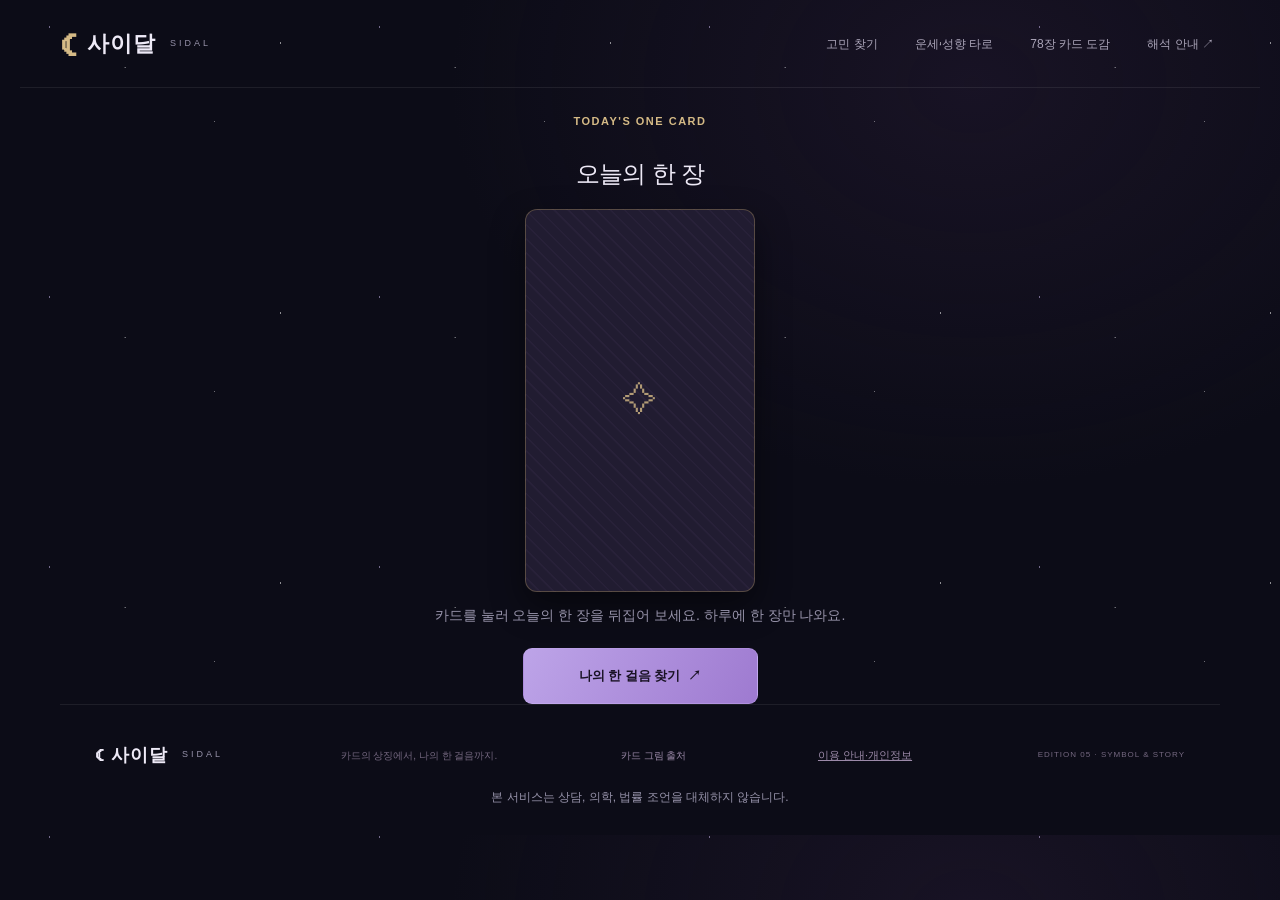
==== sidal/index.html @ 914904c7 "Public Sidal copy: remove the share-title option and its privacy sentence Co-Authored-By: Claude Hai" ====
<!doctype html>
<html lang="ko">
<head>
  <meta charset="utf-8">
  <meta name="viewport" content="width=device-width,initial-scale=1,viewport-fit=cover">
  <meta name="theme-color" content="#0c0c17">
  <title>사이달 Sidal — 카드의 상징에서, 나의 한 걸음까지</title>
  <meta name="description" content="210가지 고민을 전통 타로의 상징으로 읽어요. 상황별 리딩과 78장 카드 도감, 오늘 실행할 작은 한 걸음.">
  <meta property="og:type" content="website">
  <meta property="og:site_name" content="사이달 Sidal">
  <meta property="og:title" content="78장 중 내 마음이 고른 한 장은? — 사이달">
  <meta property="og:description" content="고민 하나, 카드 한 장. 끌리는 한 장을 고르면 지금 필요한 작은 한 걸음이 보여요. 생년월일·MBTI 타로도 무료로 만나 보세요.">
  <meta property="og:locale" content="ko_KR">
  <meta property="og:url" content="__SITE_URL__/">
  <meta property="og:image" content="__SITE_URL__/og-image.png">
  <meta property="og:image:width" content="1200">
  <meta property="og:image:height" content="630">
  <meta property="og:image:type" content="image/png">
  <meta property="og:image:alt" content="밤하늘 위의 금빛 초승달과 별">
  <meta name="twitter:card" content="summary_large_image">
  <meta name="twitter:title" content="78장 중 내 마음이 고른 한 장은? — 사이달">
  <meta name="twitter:description" content="고민 하나, 카드 한 장. 끌리는 한 장을 고르면 지금 필요한 작은 한 걸음이 보여요. 생년월일·MBTI 타로도 무료로 만나 보세요.">
  <meta name="twitter:image" content="__SITE_URL__/og-image.png">
  <meta name="apple-mobile-web-app-capable" content="yes">
  <meta name="mobile-web-app-capable" content="yes">
  <meta name="apple-mobile-web-app-title" content="사이달">
  <link rel="canonical" href="__SITE_URL__/">
  <meta name="sidal:kakao-key" content="__KAKAO_JS_KEY__">
  <meta name="sidal:portone-code" content="__PORTONE_IMP_CODE__">
  <meta name="sidal:portone-pg-kakao" content="__PORTONE_PG_KAKAO__">
  <meta name="sidal:portone-pg-toss" content="__PORTONE_PG_TOSS__">
  <meta name="sidal:portone-pg-card" content="__PORTONE_PG_CARD__">
  <meta name="sidal:verify-path" content="__PAYMENT_VERIFY_PATH__">
  <link rel="icon" href="favicon.svg" type="image/svg+xml">
  <link rel="icon" href="icons/icon-192.png" sizes="192x192" type="image/png">
  <link rel="apple-touch-icon" href="icons/apple-touch-icon.png">
  <link rel="manifest" href="manifest.json">
  <link rel="stylesheet" href="style.css">
</head>
<body>
<noscript><p style="margin:0;padding:16px;text-align:center;background:#1b182a;color:#eeeaf7">사이달은 JavaScript가 켜져 있어야 사용할 수 있어요.</p></noscript>
<div class="stars" aria-hidden="true"></div>
<dialog id="checkerModal" class="checker-modal"><button class="modal-close" id="checkerClose" aria-label="점검창 닫기">×</button><div class="eyebrow">BEFORE YOU SEND</div><h2>보내기 전 30초 점검</h2>
  <p class="fine">보내려는 문장을 붙여넣으면, 사실과 분명함을 먼저 보는 사람과 말투와 마음을 먼저 보는 사람에게 어떻게 읽힐 수 있는지 알려 드려요. 문장은 이 기기 안에서만 계산하고 저장하거나 보내지 않아요.</p>
  <label for="checkerInput">보낼 문장</label>
  <textarea id="checkerInput" maxlength="600" rows="5" placeholder="예: 어제 약속이 갑자기 취소돼서 서운했어. 다음엔 미리 말해줘."></textarea>
  <div class="actions"><button class="primary" id="checkerGo">30초 점검하기</button><button class="secondary" id="checkerClear">지우기</button></div>
  <div id="checkerResult" class="fortune-result" role="status"></div></dialog>
<header>
  <a class="brand" href="./"><span>☾</span> 사이달 <small>SIDAL</small></a>
  <nav><button id="exploreNav">고민 찾기</button><button id="fortuneNav">운세·성향 타로</button><button id="deckNav">78장 카드 도감</button><button id="about">해석 안내 ↗</button></nav>
</header>
<main>
<section id="home">
<section id="todayCard" class="today-card" aria-labelledby="todayTitle">
  <div class="eyebrow">TODAY'S ONE CARD</div>
  <h2 id="todayTitle">오늘의 한 장</h2>
  <button id="todayFlip" class="today-flip" aria-label="오늘의 한 장 뒤집기"><span id="todayBack" class="today-back" aria-hidden="true">✧</span><img id="todayImage" alt="" width="480" height="800" hidden></button>
  <p id="todayHint" role="status">카드를 눌러 오늘의 한 장을 뒤집어 보세요. 하루에 한 장만 나와요.</p>
  <div id="todayResult" class="today-result" hidden>
    <h3 id="todayName"></h3><div id="todayKeys" class="keyword-row"></div>
    <ol class="today-lines"><li id="todayLine1"></li><li id="todayLine2"></li><li id="todayLine3"></li></ol>
    <button id="todayPhoto" class="secondary">스토리용 포토카드 저장</button>
  </div>
</section>
  <button id="toIntro" class="primary hero-button today-next" style="display:flex;margin:20px auto 0;">나의 한 걸음 찾기 <span>↗</span></button>
</section>
<section id="intro" hidden>
  <button class="back" id="backToday">← 오늘의 한 장</button>
  <div class="hero">
    <div class="hero-copy">
      <div class="eyebrow"><span></span> A SYMBOL. A QUESTION. A SMALL STEP.</div>
      <h1>카드 속 이야기에서<br>나의 <em>한 걸음</em>을 찾다.</h1>
      <p>막연한 위로보다, 내 고민에 닿는 해석.<br>전통 타로의 그림과 상징을 따라<br>지금의 마음을 천천히 들여다보세요.</p>
      <button id="explore" class="primary hero-button">내 고민의 카드 만나기 <span>↗</span></button>
      <button id="fortuneHero" class="secondary hero-button">생년월일 타로·MBTI 성향 타로</button>
      <button id="checkerHero" class="secondary hero-button">보내기 전 30초 점검</button>
      <div class="hero-meta"><span>210가지 상황 리딩</span><i></i><span>78장 카드 도감</span><i></i><span>무료</span></div>
    </div>
    <div class="cosmos authentic-hero" aria-hidden="true">
      <div class="orbit o1"></div><div class="orbit o2"></div><div class="planet"></div>
      <div class="star s1">✦</div><div class="star s2">✧</div>
      <img class="hero-card left" src="assets/tarot/18_Moon.webp" alt="" width="480" height="800">
      <img class="hero-card right" src="assets/tarot/17_Star.webp" alt="" width="480" height="800">
      <img class="hero-card central" src="assets/tarot/09_Hermit.webp" alt="" width="480" height="800">
      <div class="orbit-label">RIDER–WAITE–SMITH · THE HERMIT</div>
    </div>
  </div>
  <div class="notice"><span>✧</span><p>카드의 기본 뜻은 지키고, 고민에 따라 읽는 관점은 달라져요.</p><button id="noticeAbout">어떻게 해석하나요? ⓘ</button></div>
  <section id="browse">
    <div class="section-head"><div><div class="eyebrow">01 — FIND YOUR QUESTION</div><h2>오늘, 어떤 마음으로 왔나요?</h2></div><span class="count-tag">7 THEMES · 210 STORIES</span></div>
    <div class="searchbox"><span>⌕</span><input id="search" type="search" placeholder="차단, 선톡, 이직… 마음에 걸리는 단어를 찾아보세요." aria-label="고민 검색"><button id="clearSearch" hidden aria-label="검색 지우기">×</button><kbd>SEARCH</kbd></div>
    <div id="categories" class="categories" role="group" aria-label="고민 범주"></div>
    <div class="list-head"><h3 id="listTitle">모든 고민</h3><span id="count" role="status"></span></div>
    <div id="situations" class="situations"></div>
    <div id="empty" hidden><span>✧</span><h3>아직 그 단어의 이야기는 없어요.</h3><p>다른 표현으로 찾아보세요.</p><button id="resetSearch" class="secondary">전체 고민 보기</button></div>
  </section>
</section>
<section id="fortune" class="stage" hidden>
  <button class="back" id="backFortune">← 처음으로</button>
  <div class="eyebrow">BIRTHDATE TAROT &amp; MBTI TAROT</div>
  <h1 tabindex="-1">생년월일 타로와 MBTI 성향 타로</h1>
  <div class="fortune-tabs" role="tablist"><button id="tab-birth" role="tab" aria-selected="true" class="active">생년월일 타로</button><button id="tab-mbti" role="tab" aria-selected="false">MBTI 성향 타로</button><button id="tab-chem" role="tab" aria-selected="false">2인 케미</button></div>
  <div id="panel-birth" role="tabpanel">
    <div class="fortune-views" role="group" aria-label="달력 종류"><button id="cal-solar" class="secondary" aria-pressed="true">양력</button><button id="cal-lunar" class="secondary" aria-pressed="false">음력</button></div>
    <label for="birthInput">생년월일 8자리 (예: 19900101)</label>
    <input id="birthInput" type="text" inputmode="numeric" autocomplete="off" maxlength="10" placeholder="19900101">
    <label class="share-opt" id="birthLeapWrap" hidden><input type="checkbox" id="birthLeap"> <span>윤달이에요 (음력 윤달에 태어났을 때만)</span></label>
    <label class="share-opt"><input type="checkbox" id="birthRemember"> <span>이 기기에 기억하기 (끄면 이 화면을 닫을 때 사라져요)</span></label>
    <p class="fortune-note">생년월일은 서버로 보내지 않고 이 브라우저 안에서만 계산해요. 기억하기를 켜면 이 기기의 저장소(localStorage)에만 남고, 아래 버튼으로 지울 수 있어요. 음력을 고르면 이 브라우저 안에서 양력 날짜로 바꿔서 계산해요(1900~2100년).</p>
    <div class="actions"><button class="primary" id="birthGo">올해와 오늘의 카드 보기</button><button class="secondary" id="birthAgain">다른 카드로 다시 보기</button><button class="secondary" id="birthForget">기억한 생년월일 지우기</button></div>
    <div id="birthResult" class="fortune-result" role="status"></div>
  </div>
  <div id="panel-mbti" role="tabpanel" hidden>
    <label for="mbtiSelect">내 MBTI</label>
    <select id="mbtiSelect"><option value="">고르기</option></select>
    <div class="fortune-views" role="group" aria-label="해석 관점"><button id="view-own" class="secondary" aria-pressed="true">내 성향대로 보기</button><button id="view-opposite" class="secondary" aria-pressed="false">반대 관점으로 보기</button></div>
    <div class="actions"><button class="primary" id="mbtiGo">오늘의 카드 보기</button><button class="secondary" id="mbtiAgain">다른 카드로 다시 보기</button></div>
    <div id="mbtiResult" class="fortune-result" role="status"></div>
  </div>
  <div id="panel-chem" role="tabpanel" hidden>
    <p class="fortune-note">두 사람의 MBTI로 만드는 대화 사용설명서예요. 서로의 마음이나 궁합의 좋고 나쁨은 단정하지 않아요.</p>
    <label for="chemMe">내 MBTI</label>
    <select id="chemMe"><option value="">고르기</option></select>
    <label for="chemPartner">상대 MBTI</label>
    <select id="chemPartner"><option value="">고르기</option></select>
    <div class="actions"><button class="primary" id="chemGo">우리 케미 보기</button><button class="secondary" id="chemAgain">다른 카드로 다시 보기</button></div>
    <div id="chemResult" class="fortune-result" role="status"></div>
  </div>
</section>
<section id="prepare" class="stage" hidden>
  <button class="back" id="backList">← 고민 목록으로</button>
  <div class="eyebrow">02 — A MOMENT FOR YOURSELF</div>
  <h1 tabindex="-1">답을 서두르기 전에,<br>나의 질문을 놓아보세요.</h1>
  <div class="selected-question"><span id="selectedCat"></span><h2 id="selectedTitle"></h2></div>
  <label for="note">나에게 남기는 메모 <span>선택</span></label>
  <textarea id="note" maxlength="500" placeholder="지금 확인되는 일과 내가 가장 궁금한 점을 적어보세요."></textarea>
  <div class="input-meta"><span>개인 메모는 나만 보는 기록이에요. 자동 해석에 반영되거나 전송되지 않아요.</span><span id="noteCount">0 / 500</span></div>
  <button class="primary" id="begin">이 고민의 카드 펼치기 <span>✦</span></button>
  <p class="fine">카드를 섞고, 뒷면이 보이는 카드 중에서 끌리는 한 장을 직접 골라요. 정방향 상징 리딩이며 미래를 예측하지 않아요.</p>
</section>
<section id="ritual" class="ritual" hidden>
  <button class="back" id="backPrepare">← 질문으로 돌아가기</button>
  <div class="eyebrow">03 — DRAW ONE CARD</div>
  <h1 tabindex="-1">질문을 떠올리며,<br>끌리는 카드를 한 장 고르세요.</h1>
  <p id="ritualHint" role="status">카드를 섞고 있어요.</p>
  <div id="cardStage" class="card-stage">
    <div class="tarot ghost g1" aria-hidden="true">✧</div><div class="tarot ghost g2" aria-hidden="true">✧</div><div class="tarot ghost g3" aria-hidden="true">✧</div>
    <button id="reveal" class="flip-card" disabled aria-label="고른 카드">
      <span class="flip-inner">
        <span class="tarot card-back"><small>SIDAL</small><span class="seal">✧</span><b>YOUR INNER ORBIT</b><small>TOUCH TO REVEAL</small></span>
        <span class="tarot card-front"><img id="revealImage" alt="" width="480" height="800"></span>
      </span>
    </button>
  </div>
  <div id="spread" class="spread" role="group" aria-label="뒷면이 보이는 카드 18장 중 세 장 고르기" hidden></div>
  <button class="secondary" id="reshuffle" hidden>다시 섞기 ↻</button>
  <div class="reveal-caption" id="revealCaption" hidden><h2 id="revealName"></h2><p id="revealKeys"></p><button class="primary" id="readResult">내 상황의 해석 읽기 <span>↗</span></button></div>
  <p class="fine">카드의 고유한 상징을 선택한 상황에 연결해요.</p>
</section>
<section id="result" hidden>
  <button class="back" id="backHome">← 다른 고민 살펴보기</button>
  <div id="threeCards" class="three-cards" hidden></div>
  <div class="result-header">
    <figure class="reading-figure">
      <button class="art-button" id="enlargeCard" aria-label="카드 그림과 기본 뜻 크게 보기"><img id="resultImage" alt="" width="480" height="800"></button>
      <figcaption><span class="card-number" id="resultNum"></span><h2 id="resultCard"></h2><span class="card-english" id="resultEn"></span></figcaption>
    </figure>
    <div class="reading-intro">
      <div class="eyebrow">YOUR QUESTION, IN A DIFFERENT LIGHT</div>
      <span class="pill" id="resultCat"></span><h1 id="resultTitle" tabindex="-1"></h1>
      <p class="reading-lead" id="readingLead"></p>
      <div class="meaning-panel"><span class="tiny-label">이 카드의 기본 뜻 · 정방향</span><div id="resultKeys" class="keyword-row"></div><p id="coreMeaning"></p></div>
      <p class="reading-method">직접 고른 카드 · 정방향 상징 리딩</p>
    </div>
  </div>
  <aside id="memo" hidden><div><span>MY NOTE</span><button id="deleteNote">메모 지우기</button></div><p id="memoText"></p><small>직접 적은 메모예요. 해석은 선택한 상황을 기준으로 작성돼요.</small></aside>
  <div class="report">
    <article class="report-card full story-panel"><div class="report-label"><span>01</span> THE CARD & YOUR STORY <i>✧</i></div><h2>그림의 상징이 내 고민과 만나는 곳</h2><div class="story-layout"><div><h3>그림에서 발견한 단서</h3><p id="symbolism"></p></div><div><h3>내 상황에 연결하면</h3><p id="story"></p></div></div></article>
    <article class="report-card"><div class="report-label"><span>02</span> FIVE ELEMENTS <i>☯</i></div><h2 id="energyTitle"></h2><div class="elements"><span>木</span><span>火</span><span>土</span><span>金</span><span>水</span></div><p id="energy"></p><small>오행은 별도의 비유예요. 타로의 전통 대응이나 개인 사주 계산을 뜻하지 않아요.</small></article>
    <article class="report-card"><div class="report-label"><span>03</span> FACT & INTERPRETATION <i>◎</i></div><h2>보이는 일과, 아직 모르는 마음</h2><div class="lock-zone"><div class="reality"><div><span>선택한 상황에서 확인되는 것</span><p id="fact"></p></div><div><span>아직 단정할 수 없는 것</span><p id="uncertain"></p></div></div><div class="lock-host" id="lockHostFact"></div></div></article>
    <article class="report-card full solution"><div class="report-label"><span>04</span> YOUR NEXT SMALL STEP <i>↗</i></div><h2>오늘 실행할 수 있는 한 가지</h2><p id="action"></p><div class="lock-zone"><div class="template"><div><span id="templateLabel"></span><button id="copyTemplate">복사하기 ↗</button></div><blockquote id="templateText"></blockquote></div><div class="lock-host" id="lockHostTemplate"></div></div><small>상대가 연락을 거절했다면 문장을 전송하지 마세요. 내 상황과 말투에 맞게 바꿔 사용하세요.</small></article>
  </div>
  <section class="reflection-panel"><div class="eyebrow">A QUESTION TO TAKE WITH YOU</div><h2 id="reflection"></h2><p>바로 답하지 않아도 괜찮아요. 내 마음에 남는 부분부터 생각해보세요.</p></section>
  <p class="ticket-badge" id="ticketBadge" hidden></p>
  <div class="actions"><button class="primary" id="download">스토리용 이미지 저장 <span>↓</span></button><button class="secondary" id="copyReport">전체 해석 복사 ↗</button></div>
  <section class="share" aria-labelledby="shareHeading">
    <h3 id="shareHeading">이 카드, 친구에게도 보여줄까요?</h3>
    <div class="share-buttons"><button class="share-kakao" id="shareKakao">카카오톡으로 공유하기</button><button class="secondary" id="copyLink">링크 복사</button></div>
    <input class="share-link-field" id="shareLinkField" type="text" readonly hidden aria-label="공유 링크">
  </section>
  <div class="feedback"><h3>이번 해석은 내 고민에 닿았나요?</h3><button data-feedback="구체적으로 와닿아요">구체적으로 와닿아요</button><button data-feedback="아직 뻔해요">아직 뻔해요</button><button data-feedback="카드 연결이 어색해요">카드 연결이 어색해요</button><p id="feedbackStatus"></p></div>
  <button class="back" id="again">다른 고민의 카드 만나기 ↗</button>
  <p class="fine">타로는 미래나 타인의 마음을 확인하는 방법이 아니에요.<br>중요한 결정은 실제 정보와 상황을 바탕으로 내려주세요.</p>
</section>
</main>
<footer><a class="brand" href="./">☾ 사이달 <small>SIDAL</small></a><p>카드의 상징에서, 나의 한 걸음까지.</p><button id="credits">카드 그림 출처</button><a class="legal-link" href="privacy.html">이용 안내·개인정보</a><span id="paidLegal" hidden><a class="legal-link" href="terms.html">이용약관</a> <a class="legal-link" href="refund.html">환불 규정</a> <a class="legal-link" href="seller.html">사업자 정보</a></span><span>EDITION 05 · SYMBOL & STORY</span><p class="disclaimer">본 서비스는 상담, 의학, 법률 조언을 대체하지 않습니다.</p><div id="bizInfo" class="biz-info" hidden><b>사업자 정보</b> 상호명 [입력 필요] · 대표자 [입력 필요] · 사업자등록번호 [입력 필요] · 통신판매업 신고번호 [입력 필요] · 연락처 [입력 필요]</div></footer>
<dialog id="modal"><button class="modal-close" id="close" aria-label="안내 닫기">×</button><div class="eyebrow">ABOUT SIDAL</div><h2>상징은 그대로,<br>해석은 내 상황 가까이.</h2><p>Rider–Waite–Smith 계열의 전통 도상과 정방향 기본 의미를 바탕으로 읽어요. 카드 해석은 학파와 독자에 따라 다를 수 있어요.</p><p>상황 해석(확인되는 것, 단정할 수 없는 것, 행동)은 210개 상황마다 미리 작성한 내용이에요. 카드는 78장을 섞은 뒤 직접 한 장을 골라요. 실시간 AI 분석은 아니에요. 카드 도감에서는 메이저 22장과 마이너 56장의 그림과 기초 의미를 볼 수 있어요.</p><p>오행은 상황을 돌아보는 별도의 비유이며 생년월일시로 계산한 사주가 아니에요. 개인 메모는 화면 안에서만 쓰고 새로고침하면 사라져요.</p><p class="attribution">그림: Pamela Colman Smith · 구성: A. E. Waite (1909). 스캔 복원: Steve P. · 배포: mixvlad/TarotCards. 원본 도상의 번호와 제목을 보존했어요. <a href="assets/tarot/ATTRIBUTION.md" target="_blank" rel="noopener">상세 출처 보기 ↗</a></p><button class="primary" id="closeBottom">이해했어요 <span>✧</span></button></dialog>
<dialog id="deckModal" class="deck-modal"><div class="deck-heading"><div><div class="eyebrow">THE TAROT LIBRARY</div><h2>그림을 알고, 뜻을 읽다.</h2></div><button id="closeDeck" class="secondary" aria-label="카드 도감 닫기">닫기 ×</button></div><p class="deck-subtitle">메이저 22장 · 마이너 56장 / 정방향의 기초 의미. 카드를 누르면 그림과 상징을 크게 볼 수 있어요.</p><div id="deckFilters" class="categories" role="group" aria-label="카드 도감 분류"></div><div id="deckGrid" class="deck-grid"></div><div id="deckDetail" hidden><button id="backDeck" class="back">← 카드 목록</button><div class="deck-detail-layout"><img id="detailImage" alt="" width="480" height="800"><div><span class="tiny-label" id="detailGroup"></span><h2 id="detailName"></h2><p class="card-english" id="detailEn"></p><div class="keyword-row" id="detailKeys"></div><h3>그림 속 상징</h3><p id="detailSymbol"></p><h3>정방향으로 읽는 관점</h3><p id="detailMeaning"></p><blockquote id="detailQuestion"></blockquote></div></div></div></dialog>
<dialog id="payModal" class="pay-modal"><button class="modal-close" id="payClose" aria-label="결제창 닫기">×</button><div class="eyebrow">TICKET</div><h2>심층 리포트 열어보기</h2><p class="fine">3단계 심층 진단과 4단계 대화 문장을 열어요. 오늘 실행할 한 가지와 카드 이야기는 언제나 무료예요.</p><div id="payProducts" class="pay-products"></div><div id="payMethods" class="pay-methods"></div><p class="fine">티켓은 이 기기의 브라우저에 저장돼요. 브라우저 데이터를 지우거나 기기를 바꾸면 사라질 수 있어요.</p><p class="fine" id="payLegal">결제하면 <a href="terms.html" target="_blank" rel="noopener">이용약관</a>과 <a href="refund.html" target="_blank" rel="noopener">환불 규정</a>(미사용 티켓은 결제 후 7일 이내 환불, 열람 후에는 환불 불가)에 동의한 것으로 봐요.</p></dialog>
<div id="toast" role="status"></div>
<script src="data.js"></script><script src="deck.js"></script><script src="readings.js"></script><script src="app.js"></script><script src="fortune.js"></script><script src="fortune-ui.js"></script><script src="share.js"></script><script src="tickets.js"></script><script src="payment.js"></script><script src="paywall.js"></script><script src="chem.js"></script><script src="chem-ui.js"></script><script src="calendar.js"></script><script src="checker.js"></script><script src="checker-ui.js"></script><script src="home.js"></script><script src="photocard.js"></script>
</body>
</html>
---- sidal/style.css ----
:root{--bg:#0c0c17;--panel:#151522;--line:#ffffff13;--text:#eeeaf7;--muted:#9692a9;--lav:#bda2ef;--gold:#d5ba86}*{box-sizing:border-box}html{scroll-behavior:smooth}body{margin:0;color:var(--text);background:radial-gradient(ellipse at 76% 10%,#30203f55,transparent 38%),var(--bg);font:14px/1.7 'Apple SD Gothic Neo','Malgun Gothic',Arial,sans-serif}button,input,textarea{font:inherit}button{cursor:pointer}button,a,input,textarea{-webkit-tap-highlight-color:transparent}button:focus-visible,a:focus-visible,input:focus-visible,textarea:focus-visible{outline:2px solid var(--lav);outline-offset:4px}button{color:inherit}button:disabled{cursor:wait}.stars{position:absolute;inset:0 0 auto;height:850px;background-image:radial-gradient(1px 1px at 15% 10%,#d9c5ff80 80%,transparent),radial-gradient(1px 1px at 65% 45%,#fff6 80%,transparent),radial-gradient(1px 1px at 85% 16%,#fff8 80%,transparent),radial-gradient(1px 1px at 38% 25%,#fff6 80%,transparent);background-size:330px 270px;pointer-events:none;z-index:-1}header{max-width:1240px;margin:auto;padding:25px 40px;border-bottom:1px solid var(--line);display:flex;align-items:center;justify-content:space-between}.brand{color:var(--text);text-decoration:none;font-size:22px;letter-spacing:1px;font-weight:600;display:flex;gap:9px;align-items:center}.brand>span{color:var(--gold);font-size:34px;line-height:1}.brand small{font-size:9px;color:var(--muted);letter-spacing:3px;font-weight:400;margin-left:5px}nav{display:flex;gap:25px}nav button{border:0;background:transparent;color:#aaa4b8;font-size:12px}nav span{color:var(--gold)}main{max-width:1160px;margin:auto;padding:0 35px}.hero{min-height:535px;display:grid;grid-template-columns:1.1fr 1fr;align-items:center;gap:40px}.eyebrow{font-size:9px;letter-spacing:2px;color:var(--gold);margin-bottom:23px;font-weight:600}.eyebrow>span{display:inline-block;width:5px;height:5px;background:var(--gold);border-radius:50%;vertical-align:middle;margin-right:7px}h1{font-family:Georgia,'Batang',serif;font-size:46px;line-height:1.5;letter-spacing:-1.8px;font-weight:400;margin:0 0 20px}h1 em{color:#c7a4f8;font-style:normal}.hero-copy p{font-size:14px;line-height:1.95;color:#aaa3bb}.primary{border:1px solid #d3b6fa44;background:linear-gradient(120deg,#bda4e8,#9e7ad0);color:#191224;border-radius:9px;display:flex;justify-content:space-between;align-items:center;gap:30px;padding:16px 23px;font-weight:600;font-size:13px;transition:filter .2s}.primary:hover{filter:brightness(1.1)}.hero-button{margin-top:26px;min-width:235px}.hero-meta{display:flex;align-items:center;gap:12px;font-size:10px;color:#787287;margin-top:19px}.hero-meta i{height:3px;width:3px;background:#6f627e;border-radius:50%}.cosmos{position:relative;height:425px;perspective:900px}.orbit{border:1px solid #aa85ce22;border-radius:50%;position:absolute;left:50%;top:50%;transform:translate(-50%,-50%)}.o1{width:360px;height:360px}.o2{width:420px;height:180px;transform:translate(-50%,-50%) rotate(-30deg)}.o3{width:270px;height:270px;border-style:dashed}.planet{position:absolute;left:5%;top:48%;width:8px;height:8px;border-radius:50%;background:var(--gold);box-shadow:0 0 18px #d5ba86}.tarot{border:1px solid #b89c655c;border-radius:14px;background:linear-gradient(150deg,#27213a,#131323);color:var(--gold);box-shadow:0 20px 40px #0004;overflow:hidden}.decor{position:absolute;width:158px;height:257px;top:72px;left:calc(50% - 79px);text-align:center;display:flex;align-items:center;justify-content:center;font-size:55px}.decor:after,.card-back:after,.card-front:after,.result-visual:after{content:'';position:absolute;inset:9px;border:1px solid #b89c6538;border-radius:8px;pointer-events:none}.decor.left{transform:translateX(-80px) rotate(-19deg);background:#1d1c30}.decor.right{transform:translateX(80px) rotate(19deg);background:#1e192d}.decor.central{transform:translateY(-8px);flex-direction:column;z-index:2;width:175px;height:278px;left:calc(50% - 87px);background:radial-gradient(circle at 50% 36%,#5f477d55,transparent 55%),#1b182a}.decor small{font-size:11px;letter-spacing:3px}.moon-art{font:100px Georgia;line-height:1.2;color:#e5d3ae;text-shadow:0 0 30px #c1a2ed66}.card-land{width:125px;height:40px;border-top:1px solid #a88a59;border-radius:50%;background:repeating-radial-gradient(ellipse at 50% 0%,transparent 0 8px,#c4a56a15 9px 10px);margin-top:10px}.decor b{font:12px Georgia;letter-spacing:3px}.decor span{font-size:8px;color:#a18baf;margin-top:10px}.star{position:absolute;color:var(--gold)}.s1{left:9%;top:15%;font-size:25px}.s2{right:3%;bottom:14%;font-size:35px}.orbit-label{position:absolute;bottom:5px;left:0;right:0;text-align:center;font-size:8px;letter-spacing:3px;color:#81718e}.notice{display:flex;align-items:center;gap:12px;border-top:1px solid var(--line);border-bottom:1px solid var(--line);padding:13px 4px;color:#91899f;font-size:11px}.notice>span{color:var(--gold)}.notice p{margin:0}.notice button{margin-left:auto;background:none;border:0;font-size:10px;color:#b2a3c6;white-space:nowrap}#browse{padding:55px 0 65px;scroll-margin-top:25px}.section-head{display:flex;justify-content:space-between;align-items:center}.section-head .eyebrow{margin-bottom:10px}h2{font-size:25px;font-weight:500;letter-spacing:-.7px;margin:0}.count-tag{font-size:9px;letter-spacing:1px;color:#80768e;border:1px solid var(--line);padding:8px 12px;border-radius:25px}.searchbox{display:flex;align-items:center;gap:14px;background:#171622;border:1px solid #ffffff16;border-radius:10px;padding:10px 17px;margin:25px 0 20px}.searchbox>span{font-size:28px;color:#bca6da}.searchbox input{min-width:0;flex:1;border:0;background:transparent;color:var(--text);padding:8px 0;outline:none;font-size:13px}.searchbox input::placeholder{color:#706a80}.searchbox kbd{font-size:8px;letter-spacing:1px;color:#71677f;border:1px solid var(--line);padding:3px 7px;border-radius:4px}.searchbox button{border:0;background:none;color:#b7acc9;font-size:20px}.categories{display:flex;flex-wrap:wrap;gap:8px}.categories button{border:1px solid var(--line);background:#11111d;border-radius:25px;color:#9a91aa;padding:9px 13px;font-size:11px;display:flex;gap:7px;align-items:center}.categories button.active{background:#bca4df1b;border-color:#baa0e365;color:#d5bfef}.categories button:hover{border-color:#bba3db55}.list-head{display:flex;justify-content:space-between;align-items:center;margin:27px 0 15px}.list-head h3{font-size:14px;font-weight:500;margin:0}.list-head>span{font-size:11px;color:#8e829e}.situations{display:grid;grid-template-columns:repeat(3,1fr);gap:12px}.situation{text-align:left;border:1px solid #ffffff11;border-radius:11px;background:linear-gradient(130deg,#1b1928,#14131f);padding:19px 18px;min-height:125px;position:relative;transition:border .2s,transform .2s}.situation:hover{transform:translateY(-3px);border-color:#b69ad16b}.situation small{display:block;color:#a08bb6;font-size:9px;margin-bottom:10px}.situation b{font-size:13px;line-height:1.7;font-weight:500;display:block;padding-right:12px}.situation span{display:block;font-size:9px;color:#6f657e;margin-top:12px}.situation em{position:absolute;right:16px;bottom:16px;font-style:normal;color:#a18aac}#empty{text-align:center;padding:50px 0;color:var(--muted)}#empty>span{font-size:30px;color:var(--gold)}.secondary{border:1px solid #5d4c76;background:#211b2f;border-radius:8px;padding:14px 22px;color:#d7c5ee;font-size:12px}.stage{max-width:650px;margin:45px auto 75px}.back{border:0;background:none;color:#aaa0bb;padding:10px 0;font-size:12px;margin-bottom:30px}.stage h1{font-size:36px}.selected-question{padding:22px;border:1px solid #b497d833;background:#1e192a;border-radius:12px;margin:28px 0}.selected-question>span{font-size:10px;color:var(--gold)}.selected-question h2{font-size:21px;margin-top:8px}.stage label{display:block;margin:28px 0 10px;font-size:13px}.stage label span{color:#83738f;font-size:10px;margin-left:7px}textarea{width:100%;min-height:130px;border:1px solid #ffffff1c;border-radius:10px;padding:17px;background:#161320;color:#e9dfef;resize:vertical;font-size:13px;line-height:1.8}textarea::placeholder{color:#776e86}.input-meta{display:flex;gap:15px;justify-content:space-between;font-size:10px;color:#8b809a;margin:8px 0 25px}.input-meta span:last-child{white-space:nowrap}.stage>.primary{width:100%}.fine{font-size:10px;color:#8f829c;text-align:center;line-height:1.9;margin-top:18px}.ritual{text-align:center;min-height:730px;padding:65px 0}.ritual h1{font-size:35px}.ritual>p{color:#a497b6;font-size:13px}.card-stage{position:relative;perspective:1100px;width:320px;height:340px;margin:25px auto}.flip-card{position:absolute;left:60px;top:10px;width:200px;height:300px;background:transparent;border:0;padding:0;perspective:1100px;z-index:3}.flip-inner{display:block;position:relative;width:100%;height:100%;transform-style:preserve-3d;transition:transform .85s cubic-bezier(.2,.8,.3,1)}.flipped .flip-inner{transform:rotateY(180deg)}.card-back,.card-front{position:absolute;inset:0;backface-visibility:hidden;display:flex;flex-direction:column;align-items:center;justify-content:center;gap:20px}.card-back{background:repeating-linear-gradient(45deg,#211c31,#211c31 12px,#282139 13px,#282139 14px)}.card-back small{font-size:9px;letter-spacing:3px}.seal{font:90px Georgia;line-height:1.3;border:1px solid #aa8c5b44;border-radius:50%;width:130px;height:130px}.card-back b{font:10px Georgia;letter-spacing:2px}.card-front{transform:rotateY(180deg);background:radial-gradient(circle,#4b335b,#191627 70%)}.card-front>span:first-of-type{font-size:80px}.card-front b{font:11px Georgia;letter-spacing:2px}.card-front>span:last-child{font-size:18px}.ghost{position:absolute;width:180px;height:280px;left:70px;top:20px;display:grid;place-items:center;font-size:70px;opacity:.8}.g1{transform:translateX(-43px) rotate(-14deg)}.g2{transform:translateX(43px) rotate(14deg)}.shuffling .g1{animation:shuffleLeft .65s ease-in-out 2}.shuffling .g2{animation:shuffleRight .65s ease-in-out 2}.ready .flip-card:not(.flipped):hover{transform:translateY(-5px)}@keyframes shuffleLeft{50%{transform:translateX(-90px) rotate(-25deg)}}@keyframes shuffleRight{50%{transform:translateX(90px) rotate(25deg)}}#result{max-width:900px;margin:35px auto 60px}.result-header{display:flex;align-items:center;gap:40px;margin:10px 0 40px}.result-visual{position:relative;flex-shrink:0;width:175px;height:265px;display:flex;flex-direction:column;align-items:center;justify-content:center;gap:16px;background:radial-gradient(circle at 50% 45%,#48305c,#181625 75%)}.result-visual small{font-size:11px;letter-spacing:3px}.result-visual>div{font-size:72px;line-height:1.4}.result-visual b{font:10px Georgia;letter-spacing:2px}.result-visual>span{font-size:15px}.result-header h1{font-size:31px;line-height:1.6;margin:15px 0;letter-spacing:-1px}.result-header .eyebrow{margin-bottom:12px}.result-header p{color:var(--muted);font-size:12px}.pill{font-size:10px;border:1px solid #b898d344;color:#c5a8dd;padding:5px 10px;border-radius:20px}.result-tags{display:flex;flex-wrap:wrap;gap:8px;color:#80738f;font-size:9px}.result-tags span+span:before{content:'·';margin-right:8px}#memo{background:#201a2c;border:1px solid #564365;border-radius:12px;padding:20px;margin-bottom:20px}#memo>div{display:flex;justify-content:space-between;font-size:10px;letter-spacing:2px;color:var(--gold)}#memo button{background:none;border:0;color:var(--muted);font-size:10px}#memo p{white-space:pre-wrap;overflow-wrap:anywhere}#memo small{font-size:10px;color:#8f819c}.report{display:grid;grid-template-columns:1fr 1fr;gap:18px}.report-card{padding:27px;border:1px solid #ffffff14;border-radius:13px;background:linear-gradient(145deg,#1d1929,#14131f)}.report-label{display:flex;align-items:center;gap:10px;font-size:9px;letter-spacing:1.5px;color:#9d8bad;margin-bottom:20px}.report-label>span{border:1px solid #a98ac344;border-radius:50%;width:26px;height:26px;display:grid;place-items:center;font-size:10px;letter-spacing:0;color:#c6a6e4}.report-label i{margin-left:auto;font-size:16px;font-style:normal;color:var(--gold)}.report-card h2{font-size:20px;line-height:1.6}.report-card p{font-size:14px;line-height:2;color:#b8b0c5;margin:16px 0 0}.report-card small{font-size:10px;color:#80758e;line-height:1.9;display:block;margin-top:15px}.elements{display:flex;gap:10px;margin:17px 0}.elements span{width:31px;height:31px;display:grid;place-items:center;border:1px solid var(--line);border-radius:50%;font:15px Georgia;color:#665e74}.elements span.active{color:var(--gold);border-color:#c6a57488;background:#c5a36d15;box-shadow:0 0 12px #d5ba8610}.full{grid-column:1/-1}.reality{display:grid;grid-template-columns:1fr 1fr;gap:25px;margin-top:23px}.reality>div{border-left:2px solid #88709e;padding-left:17px}.reality>div:last-child{border-color:#5a576b}.reality span{font-size:10px;color:#c7acd8}.reality p{margin-top:10px}.solution{border-color:#a787c638;background:linear-gradient(130deg,#262033,#191621)}.template{border:1px solid #c2a3d52b;border-radius:9px;background:#0e0d1880;padding:20px;margin-top:22px}.template>div{display:flex;justify-content:space-between;align-items:center;gap:15px}.template span{font-size:10px;color:var(--gold)}.template button{border:1px solid #bda2ef33;background:#3d2f4e;color:#dac5ef;padding:6px 12px;border-radius:6px;font-size:11px}.template blockquote{margin:15px 0 0;white-space:pre-wrap;font-size:15px;line-height:2;color:#e0d7eb}.end-note{font:17px/2.1 Georgia,'Batang',serif;text-align:center;color:#8d809c;padding:40px 10px}.end-note strong{font-weight:400;color:#cbb9db}.actions{display:flex;gap:12px;max-width:600px;margin:auto}.actions>button{flex:1}.feedback{text-align:center;border-top:1px solid var(--line);margin-top:35px;padding:25px 0 5px}.feedback h3{font-size:14px;font-weight:400}.feedback button{border:1px solid #ffffff19;border-radius:20px;background:none;font-size:11px;color:#a99bb8;padding:9px 13px;margin:4px}.feedback button.active{color:#eedfff;background:#665078}.feedback p{font-size:10px;color:#84748f}#again{display:block;margin:20px auto}footer{max-width:1160px;margin:auto;border-top:1px solid var(--line);display:flex;align-items:center;justify-content:space-between;padding:28px 35px;color:#756880;font-size:10px}footer .brand{font-size:18px}footer>span{font-size:8px;letter-spacing:1px}dialog{position:fixed;background:#1a1626;color:var(--text);border:1px solid #84649955;border-radius:16px;padding:35px;max-width:480px;width:calc(100% - 40px)}dialog::backdrop{background:#05030bbc;backdrop-filter:blur(6px)}dialog h2{line-height:1.6}dialog p{font-size:13px;color:#b0a3bf;line-height:1.9}.modal-close{position:absolute;right:15px;top:12px;background:none;border:0;font-size:24px;color:#aa96b9}dialog>.primary{width:100%;margin-top:25px}#toast{position:fixed;bottom:25px;left:50%;transform:translateX(-50%);background:#dcc7f5;color:#271d34;box-shadow:0 10px 35px #0006;padding:13px 22px;border-radius:10px;opacity:0;pointer-events:none;transition:opacity .2s;font-size:12px;z-index:10;max-width:90%;text-align:center}#toast.visible{opacity:1}[hidden]{display:none!important}@media(max-width:850px){.hero{gap:10px}.hero h1{font-size:36px}.cosmos{transform:scale(.85)}.situations{grid-template-columns:repeat(2,1fr)}.count-tag{display:none}}@media(max-width:600px){header{padding:20px}.brand{font-size:20px}nav{gap:0}nav button{font-size:10px}#exploreNav{display:none}main{padding:0 20px}.hero{display:flex;flex-direction:column;padding-top:40px;gap:0}.hero-copy{width:100%;text-align:center}.hero .eyebrow{font-size:7px;letter-spacing:1.5px}.hero h1{font-size:35px;line-height:1.5}.hero-copy p{font-size:12px}.hero-button{margin:22px auto 0}.hero-meta{justify-content:center}.cosmos{width:100%;height:355px;transform:scale(.85);margin-top:-5px;margin-bottom:-20px}.decor{top:42px}.o1{width:325px;height:325px}.o2{width:350px}.orbit-label{bottom:-5px;font-size:7px}.notice{font-size:10px;gap:8px}.notice button{display:none}#browse{padding-top:35px}.section-head h2{font-size:23px}.searchbox{padding:8px 12px;gap:8px}.searchbox input{font-size:12px}.searchbox kbd{display:none}.categories{gap:7px}.categories button{font-size:10px;padding:8px 11px}.situations{gap:9px}.situation{padding:15px 12px;min-height:135px}.situation b{font-size:12px}.situation small{font-size:8px}.situation span{font-size:8px;padding-right:12px}.stage{margin-top:25px}.stage h1,.ritual h1{font-size:30px}.selected-question h2{font-size:19px}.input-meta{font-size:9px}.ritual{padding-top:40px;min-height:650px}.result-header{flex-direction:column;text-align:center;gap:25px}.result-header h1{font-size:26px}.result-tags{justify-content:center}.result-visual{width:155px;height:235px}.report{grid-template-columns:1fr;gap:14px}.report-card{padding:23px}.report-card h2{font-size:19px}.report-card p{font-size:13px}.reality{grid-template-columns:1fr;gap:22px}.actions{flex-direction:column}.template{padding:16px}.template blockquote{font-size:14px}footer{padding:25px 20px}footer p{display:none}footer>span{font-size:7px}.fine{font-size:9px}.feedback button{padding:9px 10px;font-size:10px}}@media(prefers-reduced-motion:reduce){html{scroll-behavior:auto}*,*:before,*:after{animation:none!important;transition:none!important}}

/* Edition 04: full original artwork, centered meaning panels, editorial readings. */
.hero{min-height:575px}.authentic-hero{height:480px}.hero-card{position:absolute;object-fit:contain;width:170px;height:auto;top:66px;left:calc(50% - 85px);border-radius:6px;box-shadow:0 25px 45px #0008}.hero-card.left{transform:translate(-92px,25px) rotate(-16deg);filter:brightness(.72)}.hero-card.right{transform:translate(92px,25px) rotate(16deg);filter:brightness(.72)}.hero-card.central{width:195px;left:calc(50% - 97.5px);z-index:2;transform:rotate(-3deg)}.orbit-label{bottom:20px}.stage h1{font-size:38px}.card-stage{height:390px;width:330px}.flip-card{width:210px;height:350px;left:60px;top:10px}.card-front{padding:0;border-radius:7px;gap:0}.card-front:after{display:none}.card-front img{display:block;width:100%;height:100%;object-fit:contain;background:#f4ead8}.card-back{height:100%}.ghost{height:325px!important;top:24px!important}.reveal-caption{text-align:center}.reveal-caption h2{margin:0;font:27px Georgia,'Batang',serif}.reveal-caption p{color:var(--gold);letter-spacing:2px;margin:10px 0 22px}.reveal-caption .primary{margin:auto;min-width:240px}.ritual>.back{display:block;margin-bottom:25px}.ritual .fine{margin-top:25px}.result-header{align-items:center;gap:60px;margin:15px 0 45px}.reading-figure{margin:0;flex:0 0 220px;text-align:center}.art-button{padding:0;border:0;background:none;display:block;width:100%;border-radius:7px}.art-button img{width:100%;height:auto;display:block;object-fit:contain;border-radius:7px;box-shadow:0 18px 45px #0006}.reading-figure figcaption{padding:20px 0 0;display:grid;justify-items:center;gap:5px}.card-number{font:11px Georgia,serif;color:var(--gold);letter-spacing:3px}.reading-figure h2{font:24px Georgia,'Batang',serif;font-weight:400;margin:0}.card-english{font:10px/1.6 Georgia,serif;letter-spacing:2px;color:var(--muted)}.reading-intro{flex:1;min-width:0;text-align:center}.result-header h1{font-size:30px;line-height:1.6;margin:15px 0;word-break:keep-all}.result-header .reading-lead{font-size:17px;line-height:1.85;color:#e3c9a1;word-break:keep-all;max-width:580px;margin:0 auto 22px}.meaning-panel{border:1px solid #d5ba8630;background:#d5ba8606;padding:23px 25px;min-height:155px;display:flex;flex-direction:column;align-items:center;justify-content:center;gap:12px;border-radius:10px;text-align:center}.tiny-label{color:#a9987b;font-size:10px;letter-spacing:1px}.keyword-row{display:flex;flex-wrap:wrap;align-items:center;justify-content:center;gap:8px}.keyword-row span{color:#e2c89a;background:#d5ba8610;border:1px solid #d5ba862a;padding:5px 12px;border-radius:30px;font-size:12px;line-height:1.4}.meaning-panel p{margin:0;max-width:480px;line-height:1.9;color:#c9c0d3;font-size:13px;word-break:keep-all}.result-header .reading-method{font-size:10px;margin-top:16px;color:#8d819e}.story-layout{display:grid;grid-template-columns:.8fr 1.2fr;gap:35px}.story-layout>div:first-child{padding-right:30px;border-right:1px solid var(--line)}.story-layout h3{font-size:11px;letter-spacing:.7px;font-weight:400;color:var(--gold);margin:8px 0}.story-layout p{margin-top:12px}.report-card p{font-size:14px;line-height:2.05;word-break:keep-all;overflow-wrap:anywhere}.reality{display:grid;grid-template-columns:1fr;gap:20px}.reality>div{padding:0 0 0 15px}.reality p{margin-top:8px}.reflection-panel{text-align:center;display:flex;flex-direction:column;justify-content:center;align-items:center;min-height:230px;border-top:1px solid #d5ba8630;border-bottom:1px solid #d5ba8630;margin:35px 0;padding:35px 25px;background:radial-gradient(ellipse at center,#53426820,transparent 70%)}.reflection-panel .eyebrow{margin-bottom:16px;font-size:8px}.reflection-panel h2{font:23px/1.75 Georgia,'Batang',serif;max-width:620px;margin:0;color:#e5d2b2;word-break:keep-all}.reflection-panel p{font-size:11px;color:var(--muted);margin:17px 0 0}.template blockquote{white-space:pre-wrap;word-break:keep-all}.situation{min-height:155px}.situation small{color:#a59ab3}.situation span{color:#b89978}.report-card.full{grid-column:1/-1}.deck-modal{width:min(1040px,95vw);max-width:1040px;max-height:90dvh;padding:35px;background:#13111d;color:var(--text)}.deck-heading{display:flex;justify-content:space-between;align-items:flex-start;gap:20px}.deck-heading .eyebrow{margin-bottom:10px}.deck-heading h2{margin:0;font:27px/1.5 Georgia,'Batang',serif}.deck-heading .secondary{padding:8px 14px;white-space:nowrap}.deck-subtitle{color:var(--muted);font-size:12px}.deck-grid{display:grid;grid-template-columns:repeat(6,minmax(0,1fr));gap:22px 16px;margin-top:25px}.deck-item{padding:0 0 12px;background:transparent;border:1px solid transparent;border-radius:6px;display:flex;flex-direction:column;align-items:center;gap:8px;min-width:0}.deck-item:hover{background:#bda2ef0c;border-color:#bda2ef33}.deck-item img{width:100%;height:auto;aspect-ratio:3/5;object-fit:contain;display:block;border-radius:5px}.deck-item b{font-size:12px;font-weight:500;text-align:center}.deck-item span{font-size:9px;color:#9587a4;text-align:center;line-height:1.6;padding:0 4px}.deck-detail-layout{display:grid;grid-template-columns:250px 1fr;align-items:center;gap:40px;padding:15px 15px 25px}.deck-detail-layout>img{width:100%;height:auto;max-height:60dvh;object-fit:contain}.deck-detail-layout>div{text-align:center}.deck-detail-layout h2{font:30px Georgia,'Batang',serif;margin:12px 0}.deck-detail-layout h3{font-size:11px;color:var(--gold);margin:25px 0 8px}.deck-detail-layout p{font-size:13px;line-height:1.95;color:#c5bacf;word-break:keep-all}.deck-detail-layout .card-english{font-size:10px}.deck-detail-layout blockquote{margin:24px 0 0;border-top:1px solid var(--line);padding:20px 0 0;font-size:13px;color:#dac098;word-break:keep-all}.attribution{font-size:11px!important}dialog a{color:var(--lav)}footer button{background:none;border:0;color:#9c8aa9;font-size:10px}footer{flex-wrap:wrap}.stage h1:focus,.ritual h1:focus,#resultTitle:focus{outline:none}[hidden]{display:none!important}
@media(max-width:850px){.result-header{gap:30px}.reading-figure{flex-basis:190px}.result-header h1{font-size:26px}.deck-grid{grid-template-columns:repeat(4,minmax(0,1fr))}.hero-card.left{transform:translate(-65px,30px) rotate(-14deg)}.hero-card.right{transform:translate(65px,30px) rotate(14deg)}.hero-card.central{width:170px;left:calc(50% - 85px)}.hero-card{width:150px;left:calc(50% - 75px)}}
@media(max-width:600px){header{padding:17px 18px}nav{gap:9px}nav button{font-size:10px;padding:5px 2px}header .brand small{display:none}header .brand{font-size:18px;gap:5px}header .brand>span{font-size:27px}main{padding:0 20px}.hero{gap:10px;padding-top:40px}.hero-copy h1{font-size:35px}.hero-copy p{font-size:13px}.authentic-hero{height:355px}.hero-card{top:28px}.hero-card.central{width:164px;left:calc(50% - 82px)}.hero-card.left,.hero-card.right{width:140px;left:calc(50% - 70px)}.orbit-label{font-size:7px;bottom:15px}.hero-meta{font-size:9px;gap:9px}.notice{gap:10px}.notice p{font-size:11px}.notice button{font-size:9px}.stage h1{font-size:29px}.result-header{flex-direction:column;gap:28px;margin-top:20px}.reading-figure{flex-basis:auto;width:190px}.reading-figure h2{font-size:22px}.reading-intro{width:100%}.result-header h1{font-size:25px}.result-header .reading-lead{font-size:16px}.meaning-panel{padding:23px 18px;min-height:165px}.story-layout{grid-template-columns:1fr;gap:23px}.story-layout>div:first-child{border-right:0;border-bottom:1px solid var(--line);padding:0 0 22px}.report-card{padding:25px 22px}.report-card p{font-size:14px}.reflection-panel{padding:30px 18px;min-height:230px}.reflection-panel h2{font-size:21px}.card-stage{width:300px}.flip-card{left:45px}.deck-modal{padding:22px 17px;width:96vw;max-height:92dvh}.deck-heading h2{font-size:22px}.deck-subtitle{font-size:11px}.deck-grid{grid-template-columns:repeat(3,minmax(0,1fr));gap:16px 10px}.deck-detail-layout{grid-template-columns:1fr;gap:25px;padding:10px 3px}.deck-detail-layout>img{max-height:360px;width:216px;margin:auto}.deck-detail-layout h2{font-size:26px}.deck-detail-layout p{font-size:14px}.deck-item b{font-size:11px}.actions{gap:10px}.actions button{font-size:12px;padding:16px}.input-meta{gap:12px}.input-meta span:first-child{max-width:77%}footer{gap:12px}}
@media(prefers-reduced-motion:reduce){.hero-card{transition:none}.flip-inner{transition:none!important}}
.spread{display:grid;grid-template-columns:repeat(9,minmax(0,1fr));gap:10px;max-width:760px;margin:30px auto 18px;padding:0 6px}.pick-card{aspect-ratio:3/5;min-width:44px;min-height:60px;padding:0;border:1px solid #b89c655c;border-radius:8px;background:repeating-linear-gradient(45deg,#211c31,#211c31 8px,#282139 9px,#282139 10px);box-shadow:0 8px 18px #0005;transform:rotate(var(--r,0deg));animation:dealIn .45s ease both;animation-delay:calc(var(--i,0) * 35ms);transition:transform .2s,border-color .2s}.pick-card:before{content:'✧';color:var(--gold);font-size:16px;opacity:.75}.pick-card:hover,.pick-card:focus-visible{transform:translateY(-8px) rotate(0deg);border-color:#d5ba86}#reshuffle{margin:6px auto 0;display:block}@keyframes dealIn{from{opacity:0;transform:translateY(-24px) rotate(0deg)}}
@media(max-width:600px){.spread{grid-template-columns:repeat(6,minmax(0,1fr));gap:8px;padding:0}nav button{min-height:44px;padding:5px 6px}.categories button{min-height:44px}.template button{min-height:40px;padding:8px 14px}.feedback button{min-height:44px}.back{min-height:44px}}
.eyebrow{font-size:11px;letter-spacing:1.5px}
.reflection-panel .eyebrow{font-size:12px;letter-spacing:2px;color:#e6cc9c;margin-bottom:18px}
.reflection-panel p{font-size:13px;color:#b3a9c2}
.actions>button{justify-content:center;text-align:center;gap:10px}
@media(max-width:600px){.eyebrow,.hero .eyebrow{font-size:10px;letter-spacing:1.5px}.reflection-panel .eyebrow{font-size:11px}}
html{-webkit-text-size-adjust:100%;text-size-adjust:100%}
button,a,.pick-card,summary{touch-action:manipulation}
.ritual{overflow-x:clip}
.card-stage,.pick-card,.ghost,.flip-card{will-change:transform}
.pick-card:active{transform:scale(.94) rotate(0deg)}
.primary:active,.secondary:active{transform:scale(.98)}
.spread.choosing .pick-card{pointer-events:none}
.spread.choosing .pick-card:not(.picked){opacity:0;transform:translateY(14px) scale(.9);transition:opacity .3s,transform .3s}
.spread.choosing .pick-card.picked{transform:translateY(-14px) scale(1.12) rotate(0deg);border-color:#e6cc9c;box-shadow:0 0 22px #d5ba8680;transition:transform .35s,box-shadow .35s}
.g3{transform:translateX(0) rotate(0deg);z-index:1}
.shuffling .g3{animation:shuffleMid .65s ease-in-out 2}
@keyframes shuffleMid{25%{transform:translateY(-34px) rotate(-4deg)}75%{transform:translateY(34px) rotate(4deg)}}
@media(max-width:600px){
.card-stage{width:min(300px,100%)}
.flip-card{left:calc(50% - 105px)}
.ready .flip-card:not(.flipped):hover{transform:translateY(-5px)}
.ghost{left:calc(50% - 90px)}
@keyframes shuffleLeft{50%{transform:translateX(-55px) rotate(-22deg)}}
@keyframes shuffleRight{50%{transform:translateX(55px) rotate(22deg)}}
.brand,header .brand{min-height:44px}
.searchbox input{min-height:44px}
#credits{min-height:44px;padding:0 10px}
nav button{font-size:11px}
.fine,.input-meta,.input-meta span,#noteCount,.hero-meta,.hero-meta span,footer>span,footer span{font-size:11px}
.tiny-label,.reading-method,.report-label,.card-english,.pill,.selected-question>span,.situation small,.situation span,.report-card small,.orbit-label{font-size:11px}
.report-label>span{font-size:11px}
.categories button{font-size:11px}
.situation b{font-size:13px}
.card-back small,.card-back b,.card-front small{font-size:10px}
.feedback p,.notice p{font-size:11px}
}
main{overflow-x:clip}
@media(max-width:600px){.eyebrow,.hero .eyebrow,#credits,.brand small,.template span,.template button,.result-header .reading-method,.report-label,.report-label>span,.hero-meta,.hero-meta span,.card-back small,.card-back b,.card-front small,.card-front b,footer small,.feedback button,.situation span{font-size:11px!important}}
@media(max-width:600px){footer>span,footer span,.card-english,.deck-item span,.deck-detail-layout .card-english{font-size:11px!important}#closeDeck,.deck-heading .secondary{min-height:44px;padding:8px 16px}}
@media(max-width:600px){.reality span,.stage label span,.notice>span,.eyebrow>span,.list-head>span,.count-tag{font-size:12px!important}}
@media(max-width:600px){.template button{min-height:44px;min-width:44px}}
@media(max-width:600px){.ritual h1,.stage h1{word-break:keep-all;font-size:27px;line-height:1.55}}
.legal-link{color:#9c8aa9;font-size:11px;text-decoration:underline;min-height:44px;display:inline-flex;align-items:center;padding:0 8px}.legal-link:hover{color:#d5ba86}.legal-page{max-width:680px;margin:40px auto 80px;padding:0 20px;line-height:1.9}.legal-page h1{font-size:30px;word-break:keep-all}.legal-page h2{font-size:19px;margin:34px 0 8px}.legal-page p,.legal-page li{color:#c9c0d3;font-size:16px;word-break:keep-all}.legal-page ul{padding-left:20px}.legal-page a{color:#bda2ef}.legal-page .updated{color:#9c8aa9;font-size:12px}
.share{max-width:600px;margin:34px auto 0;text-align:center;border-top:1px solid var(--line);padding-top:26px}.share h3{font-size:16px;font-weight:500;margin:0 0 14px}.share-buttons{display:flex;gap:12px}.share-buttons>button{flex:1;min-height:52px;border-radius:9px;font-size:14px;font-weight:600;display:flex;align-items:center;justify-content:center;gap:8px}.share-kakao{border:1px solid #f0d800;background:#fee500;color:#191919}.share-kakao:active{filter:brightness(.94)}.share-opt{display:flex;align-items:center;justify-content:center;gap:10px;margin:16px 0 4px;font-size:13px;color:#c9c0d3;min-height:44px;cursor:pointer}.share-opt input{width:22px;height:22px;accent-color:#bda4e8;flex:none}.share .fine{margin-top:8px}
@media(max-width:600px){.share-buttons{flex-direction:column}.share-opt{text-align:left;justify-content:flex-start;font-size:14px}}
.share-link-field{width:100%;margin-top:12px;min-height:48px;border:1px solid #ffffff22;border-radius:9px;background:#161320;color:#e9dfef;padding:0 14px;font-size:14px}
.lock-zone{position:relative}.locked{filter:blur(7px);user-select:none;pointer-events:none;opacity:.8}.lock-host{position:absolute;inset:0;display:grid;place-items:center;pointer-events:none}.lock-cta{pointer-events:auto;display:flex;flex-direction:column;gap:10px;align-items:stretch;text-align:center;background:#171424ee;border:1px solid #bda2ef55;border-radius:12px;padding:16px 18px;max-width:92%;box-shadow:0 12px 30px #0008}.lock-message{margin:0!important;font-size:14px!important;color:#eeeaf7!important;line-height:1.6!important}.lock-cta button{min-height:48px;justify-content:center}.ticket-badge{text-align:center;color:#d5ba86;font-size:13px;margin:26px 0 0}.pay-modal{max-width:460px}.pay-products{display:grid;gap:10px;margin:18px 0}.pay-product{display:flex;align-items:center;gap:12px;min-height:52px;padding:0 14px;border:1px solid #ffffff22;border-radius:10px;background:#161320;cursor:pointer}.pay-product input{width:22px;height:22px;accent-color:#bda4e8;flex:none}.pay-product span{font-size:15px}.pay-methods{display:grid;gap:10px}.pay-methods .primary{justify-content:center;min-height:52px}#payLegal a{color:#bda2ef}

.legal-table{width:100%;border-collapse:collapse;margin:14px 0}.legal-table th,.legal-table td{text-align:left;padding:10px 8px;border-bottom:1px solid var(--line);vertical-align:top}.legal-table th{width:38%;color:var(--muted);font-weight:500}.legal-note{font-size:12px;color:var(--muted);margin-top:30px}
footer .disclaimer{flex-basis:100%;margin:10px 0 0;font-size:12px;color:var(--muted);text-align:center}footer .biz-info{flex-basis:100%;margin-top:6px;font-size:11px;color:var(--muted);text-align:center}
.fortune-tabs,.fortune-views{display:flex;gap:8px;margin:18px 0;flex-wrap:wrap}.fortune-tabs button,.fortune-views button{min-height:44px;padding:8px 16px;border-radius:999px;border:1px solid #ffffff2b;background:#161320;color:var(--text);cursor:pointer}.fortune-tabs button.active,.fortune-views button[aria-pressed="true"],.fortune-feedback button[aria-pressed="true"]{background:#3a2c5c;border-color:var(--lav)}
#fortune label{display:block;margin:14px 0 6px;color:var(--muted)}#fortune input[type=text],#fortune select{width:100%;max-width:360px;min-height:48px;padding:0 14px;border-radius:10px;border:1px solid #ffffff2b;background:#161320;color:var(--text);font-size:16px}#fortune .share-opt{display:flex;align-items:center;gap:10px}
.fortune-result{margin-top:26px}.fortune-result h2{font-size:22px;margin:30px 0 14px}.fortune-card{display:flex;gap:16px;align-items:center;margin:12px 0}.fortune-card img{width:96px;height:auto;border-radius:6px;flex:none}.fortune-block{margin:16px 0;padding:14px 16px;border:1px solid var(--line);border-radius:12px;background:var(--panel)}.fortune-block h3{margin:0 0 6px;font-size:14px;color:#e6cc9c}.fortune-block p{margin:4px 0}.fortune-note{font-size:12px;color:var(--muted)}.fortune-error{color:#f2a7a7}.fortune-feedback{display:flex;gap:8px;margin:18px 0}.fortune-feedback button{min-height:44px;flex:1}
@media(max-width:600px){.fortune-card img{width:78px}#fortune input[type=text],#fortune select{max-width:none}}

/* Loading moment, safe areas and touch comfort for the birthdate / MBTI tarot. */
.fortune-loading{display:grid;place-items:center;gap:6px;min-height:180px;color:var(--lav);text-align:center}.fortune-loading p{margin:0;font-size:15px}.fortune-spinner{font-size:34px;line-height:1;color:#e6cc9c;animation:fortune-spin 1.5s ease-in-out infinite}@keyframes fortune-spin{0%{transform:rotate(0) scale(.85);opacity:.6}50%{transform:rotate(180deg) scale(1.1);opacity:1}100%{transform:rotate(360deg) scale(.85);opacity:.6}}
@media(prefers-reduced-motion:reduce){.fortune-spinner{animation:none}}
#fortune{padding-bottom:calc(72px + env(safe-area-inset-bottom,0px));padding-left:env(safe-area-inset-left,0px);padding-right:env(safe-area-inset-right,0px)}
#fortune button{touch-action:manipulation;-webkit-tap-highlight-color:transparent}#fortune .actions button,.fortune-feedback button,.fortune-views button,.fortune-tabs button{min-height:48px}#fortune button:disabled{opacity:.55;cursor:progress}
.fortune-result{scroll-margin-top:12px;scroll-margin-bottom:calc(24px + env(safe-area-inset-bottom,0px));padding-bottom:calc(24px + env(safe-area-inset-bottom,0px))}.fortune-block{overflow-wrap:anywhere;word-break:keep-all}.fortune-feedback{margin-bottom:calc(8px + env(safe-area-inset-bottom,0px))}
footer{padding-bottom:calc(28px + env(safe-area-inset-bottom,0px))}#toast{bottom:calc(24px + env(safe-area-inset-bottom,0px))}
@media(max-width:600px){#fortune .actions{flex-direction:column;align-items:stretch}#fortune .actions button{width:100%;justify-content:center}.fortune-feedback{flex-direction:column}}

.chem-message{display:grid;gap:6px;margin:12px 0;padding:12px;border:1px solid var(--line);border-radius:10px;background:#12101c}.chem-message b{color:#e6cc9c;font-size:13px}.chem-message p{margin:0}.chem-message button{justify-self:start;min-height:44px}.chem-lock{display:grid;gap:10px;margin:12px 0;padding:16px;border:1px solid #bda2ef55;border-radius:12px;text-align:center}.chem-lock p{margin:0}.chem-lock button{min-height:48px;justify-content:center}
.fortune-why{margin:14px 0 4px;padding:10px 14px;border-left:3px solid var(--lav);background:#16121f;color:#d8d0e8;font-size:13px;border-radius:0 8px 8px 0}.fortune-edit{width:100%;min-height:110px;padding:12px;border-radius:10px;border:1px solid #ffffff2b;background:#161320;color:var(--text);font:inherit;font-size:16px;resize:vertical}.fortune-block .fortune-views button[aria-pressed="true"]{background:#3a2c5c;border-color:var(--lav)}.fortune-block .actions{margin-top:10px}

/* First screen card, reading aloud, large text and high contrast, the pre-send check. */
.a11y-bar{display:flex;flex-wrap:wrap;gap:8px;justify-content:flex-end;max-width:1160px;margin:0 auto;padding:6px 20px;position:sticky;top:0;z-index:6;background:linear-gradient(var(--bg),#0c0c17cc)}.a11y-bar button{min-height:44px;padding:6px 12px;border-radius:999px;border:1px solid #ffffff2b;background:#161320;color:var(--text);font-size:13px;cursor:pointer}.a11y-bar button[aria-pressed="true"]{background:#3a2c5c;border-color:var(--lav)}.a11y-bar button[hidden]{display:none}
.today-card{max-width:520px;margin:18px auto 8px;padding:6px 4px 0;text-align:center}.today-card h2{margin:4px 0 14px;font-size:24px}.today-flip{display:block;width:min(56vw,230px);aspect-ratio:3/5;margin:0 auto 12px;padding:0;border:1px solid #b89c655c;border-radius:12px;background:repeating-linear-gradient(45deg,#211c31,#211c31 8px,#282139 9px,#282139 10px);box-shadow:0 14px 34px #0007;cursor:pointer;overflow:hidden;transition:transform .2s;touch-action:manipulation;-webkit-tap-highlight-color:transparent}.today-flip:active{transform:scale(.97)}.today-back{display:grid;place-items:center;height:100%;color:var(--gold);font-size:34px;opacity:.8}.today-flip img{width:100%;height:100%;object-fit:cover;display:block;animation:todayReveal .5s ease both}.today-flip [hidden]{display:none}@keyframes todayReveal{from{opacity:0;transform:scale(.92)}to{opacity:1;transform:none}}
#todayHint{margin:6px 0 10px;color:var(--muted);font-size:14px}.today-result h3{margin:6px 0;font-size:20px}.today-result .keyword-row{justify-content:center}.today-lines{margin:14px auto 0;padding:0;list-style:none;display:grid;gap:10px;text-align:left}.today-lines li{padding:12px 14px;border:1px solid var(--line);border-radius:12px;background:var(--panel);font-size:15px;line-height:1.7;overflow-wrap:anywhere;word-break:keep-all}
@media(prefers-reduced-motion:reduce){.today-flip img{animation:none}.today-flip{transition:none}}
.checker-modal{max-width:560px;width:calc(100% - 32px)}.checker-modal textarea{width:100%;min-height:120px;padding:12px;border-radius:10px;border:1px solid #ffffff2b;background:#161320;color:var(--text);font:inherit;font-size:16px;resize:vertical}.checker-modal label{display:block;margin:12px 0 6px;color:var(--muted)}.checker-summary{margin:18px 0 8px;font-size:17px}.check-row{margin:10px 0;padding:10px 12px;border-radius:10px;border:1px solid var(--line)}.check-row b{font-size:12px}.check-row.ok b{color:#9bd5a6}.check-row.watch b{color:#f0c97a}.check-row p{margin:4px 0}.check-row small{display:block;color:#b3a9c2;font-size:13px}
html.a11y-large main,html.a11y-large dialog{zoom:1.25}html.a11y-large body{line-height:1.85}
html.a11y-contrast{--bg:#000;--panel:#000;--text:#fff;--muted:#f0f0f0;--lav:#ffe27a;--gold:#ffd54a;--line:#ffffffaa}html.a11y-contrast body{background:#000;color:#fff}html.a11y-contrast .fortune-block,html.a11y-contrast .report-card,html.a11y-contrast .today-lines li,html.a11y-contrast .check-row{border-color:#fff;background:#000}html.a11y-contrast button{border-color:#fff}html.a11y-contrast a{color:#ffe27a}html.a11y-contrast .stars{display:none}
@media(max-width:600px){.a11y-bar{padding:6px 12px;gap:6px}.a11y-bar button{font-size:12px;padding:6px 10px}}

/* 첫 화면의 "나의 한 걸음 찾기" 버튼을 가운데에 둔다 */
#toIntro { display: flex; align-items: center; justify-content: center; gap: 8px; margin: 20px auto 0; }

/* 세 장 뽑기: 결과 맨 위의 세 장 줄 */
.three-cards { display: flex; gap: 12px; justify-content: center; flex-wrap: wrap; margin: 12px 0 20px; }
.three-cards figure { margin: 0; text-align: center; font-size: 13px; }
.three-cards img { width: 96px; height: auto; border-radius: 8px; display: block; }

/* 세 장 해석: 함께 나온 카드의 이야기 */
.three-reads { flex-basis: 100%; display: grid; gap: 12px; margin-top: 8px; text-align: left; }
.three-read { background: var(--ai-bubble, #1c1c2a); border: 1px solid #ffffff1a; border-radius: 14px; padding: 14px 16px; }
.three-read h4 { font-size: 15px; margin-bottom: 6px; color: var(--gold, #d5ba86); }
.three-read p { font-size: 14px; line-height: 1.7; margin: 4px 0; }
.three-read .three-ask { color: var(--lav, #bda2ef); }
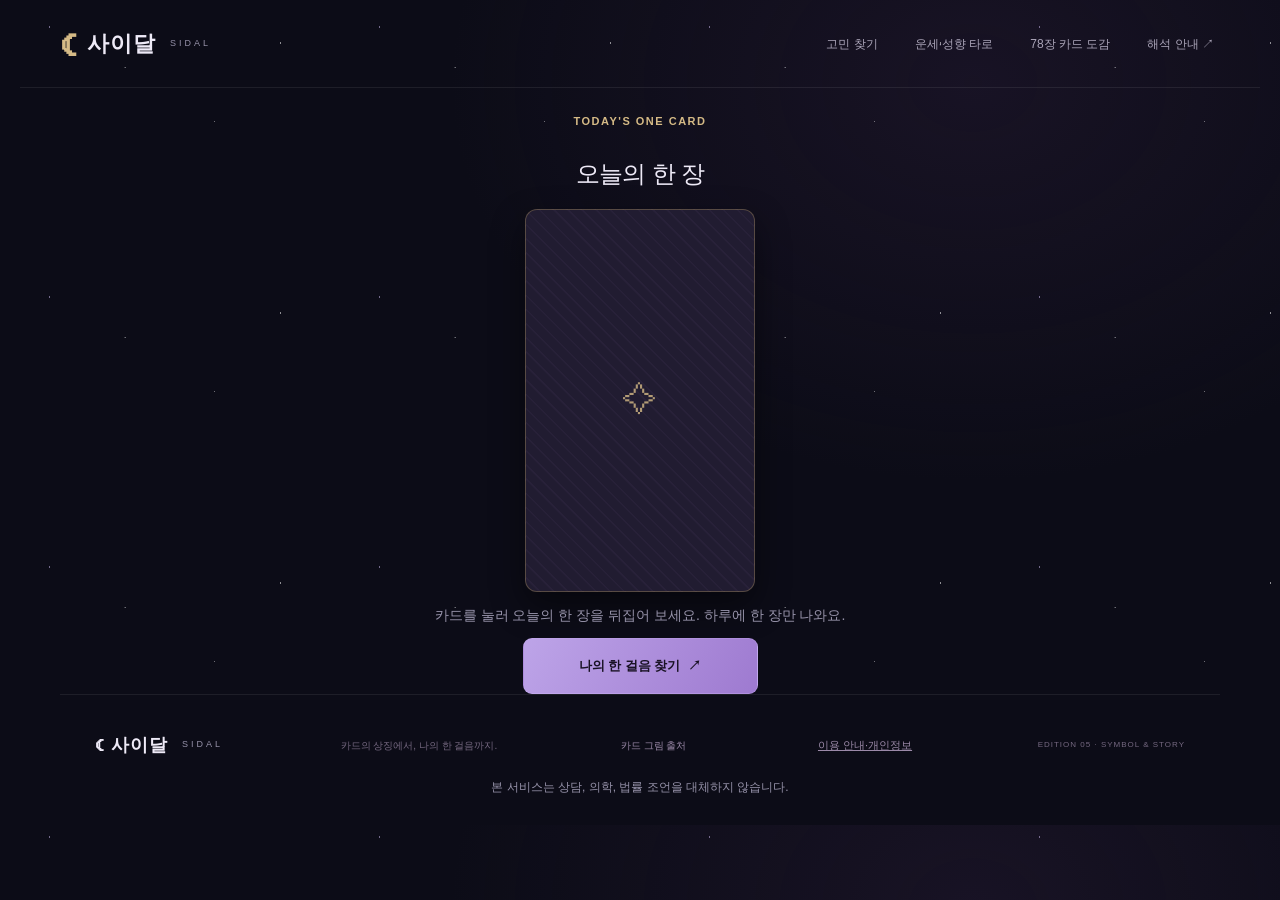
==== commit 26675fdb: "Public Sidal copy: move the next-step button up on the first screen Co-Authored-By: Claude Haiku 5.5" ====
--- a/sidal/index.html
+++ b/sidal/index.html
@@ -60,10 +60,10 @@
   <div id="todayResult" class="today-result" hidden>
     <h3 id="todayName"></h3><div id="todayKeys" class="keyword-row"></div>
     <ol class="today-lines"><li id="todayLine1"></li><li id="todayLine2"></li><li id="todayLine3"></li></ol>
-    <button id="todayPhoto" class="secondary">스토리용 포토카드 저장</button>
-  </div>
-</section>
-  <button id="toIntro" class="primary hero-button today-next" style="display:flex;margin:20px auto 0;">나의 한 걸음 찾기 <span>↗</span></button>
+    <button id="todayPhoto" class="secondary" style="margin-top:18px;">스토리용 포토카드 저장</button>
+  </div>
+</section>
+  <button id="toIntro" class="primary hero-button today-next" style="display:flex;margin:6px auto 0;">나의 한 걸음 찾기 <span>↗</span></button>
 </section>
 <section id="intro" hidden>
   <button class="back" id="backToday">← 오늘의 한 장</button>
@@ -153,7 +153,7 @@
       </span>
     </button>
   </div>
-  <div id="spread" class="spread" role="group" aria-label="뒷면이 보이는 카드 18장 중 세 장 고르기" hidden></div>
+  <div id="spread" class="spread" role="group" aria-label="뒷면이 보이는 카드 78장 중 세 장 고르기" hidden></div>
   <button class="secondary" id="reshuffle" hidden>다시 섞기 ↻</button>
   <div class="reveal-caption" id="revealCaption" hidden><h2 id="revealName"></h2><p id="revealKeys"></p><button class="primary" id="readResult">내 상황의 해석 읽기 <span>↗</span></button></div>
   <p class="fine">카드의 고유한 상징을 선택한 상황에 연결해요.</p>
@@ -181,15 +181,18 @@
     <article class="report-card"><div class="report-label"><span>03</span> FACT & INTERPRETATION <i>◎</i></div><h2>보이는 일과, 아직 모르는 마음</h2><div class="lock-zone"><div class="reality"><div><span>선택한 상황에서 확인되는 것</span><p id="fact"></p></div><div><span>아직 단정할 수 없는 것</span><p id="uncertain"></p></div></div><div class="lock-host" id="lockHostFact"></div></div></article>
     <article class="report-card full solution"><div class="report-label"><span>04</span> YOUR NEXT SMALL STEP <i>↗</i></div><h2>오늘 실행할 수 있는 한 가지</h2><p id="action"></p><div class="lock-zone"><div class="template"><div><span id="templateLabel"></span><button id="copyTemplate">복사하기 ↗</button></div><blockquote id="templateText"></blockquote></div><div class="lock-host" id="lockHostTemplate"></div></div><small>상대가 연락을 거절했다면 문장을 전송하지 마세요. 내 상황과 말투에 맞게 바꿔 사용하세요.</small></article>
   </div>
-  <section class="reflection-panel"><div class="eyebrow">A QUESTION TO TAKE WITH YOU</div><h2 id="reflection"></h2><p>바로 답하지 않아도 괜찮아요. 내 마음에 남는 부분부터 생각해보세요.</p></section>
+  <section class="reflection-panel"><div class="eyebrow">A QUESTION TO TAKE WITH YOU</div><h2 id="reflection"></h2></section>
   <p class="ticket-badge" id="ticketBadge" hidden></p>
   <div class="actions"><button class="primary" id="download">스토리용 이미지 저장 <span>↓</span></button><button class="secondary" id="copyReport">전체 해석 복사 ↗</button></div>
-  <section class="share" aria-labelledby="shareHeading">
-    <h3 id="shareHeading">이 카드, 친구에게도 보여줄까요?</h3>
+  <section id="waitlist" class="waitlist" aria-label="출시 알림" hidden>
+    <p class="waitlist-lead">더 깊은 상담이 열리면 가장 먼저 알려 드릴게요.</p>
+    <a id="waitlistLink" class="primary waitlist-button" href="#" target="_blank" rel="noopener">출시 알림받기</a>
+    <p class="fine">알림 신청 폼에 입력한 이메일은 출시 안내에만 쓰이고, 신청 폼의 보관 기간과 삭제 방법은 개인정보 처리방침을 따릅니다.</p>
+  </section>
+  <section class="share" aria-label="공유">
     <div class="share-buttons"><button class="share-kakao" id="shareKakao">카카오톡으로 공유하기</button><button class="secondary" id="copyLink">링크 복사</button></div>
     <input class="share-link-field" id="shareLinkField" type="text" readonly hidden aria-label="공유 링크">
   </section>
-  <div class="feedback"><h3>이번 해석은 내 고민에 닿았나요?</h3><button data-feedback="구체적으로 와닿아요">구체적으로 와닿아요</button><button data-feedback="아직 뻔해요">아직 뻔해요</button><button data-feedback="카드 연결이 어색해요">카드 연결이 어색해요</button><p id="feedbackStatus"></p></div>
   <button class="back" id="again">다른 고민의 카드 만나기 ↗</button>
   <p class="fine">타로는 미래나 타인의 마음을 확인하는 방법이 아니에요.<br>중요한 결정은 실제 정보와 상황을 바탕으로 내려주세요.</p>
 </section>
--- a/sidal/style.css
+++ b/sidal/style.css
@@ -98,3 +98,14 @@
 .three-read h4 { font-size: 15px; margin-bottom: 6px; color: var(--gold, #d5ba86); }
 .three-read p { font-size: 14px; line-height: 1.7; margin: 4px 0; }
 .three-read .three-ask { color: var(--lav, #bda2ef); }
+
+/* 78장 펼침: 카드를 겹쳐 가로로 펼친다. 넘치면 옆으로 민다. */
+.spread{display:flex;justify-content:flex-start;align-items:flex-end;gap:0;max-width:100%;overflow-x:auto;overflow-y:visible;margin:36px auto 18px;padding:40px 24px 28px;scroll-snap-type:x proximity;-webkit-overflow-scrolling:touch}
+.spread .pick-card{flex:0 0 auto;width:74px;margin-left:-44px;scroll-snap-align:center}
+.spread .pick-card:first-child{margin-left:0}
+.spread .pick-card:hover,.spread .pick-card:focus-visible{z-index:2}
+
+/* 출시 알림 신청 칸 */
+.waitlist { max-width: 560px; margin: 28px auto; padding: 18px; text-align: center; border: 1px solid #ffffff1a; border-radius: 16px; }
+.waitlist-lead { margin-bottom: 12px; }
+.waitlist-button { display: inline-flex; justify-content: center; align-items: center; min-height: 44px; padding: 0 20px; text-decoration: none; }
